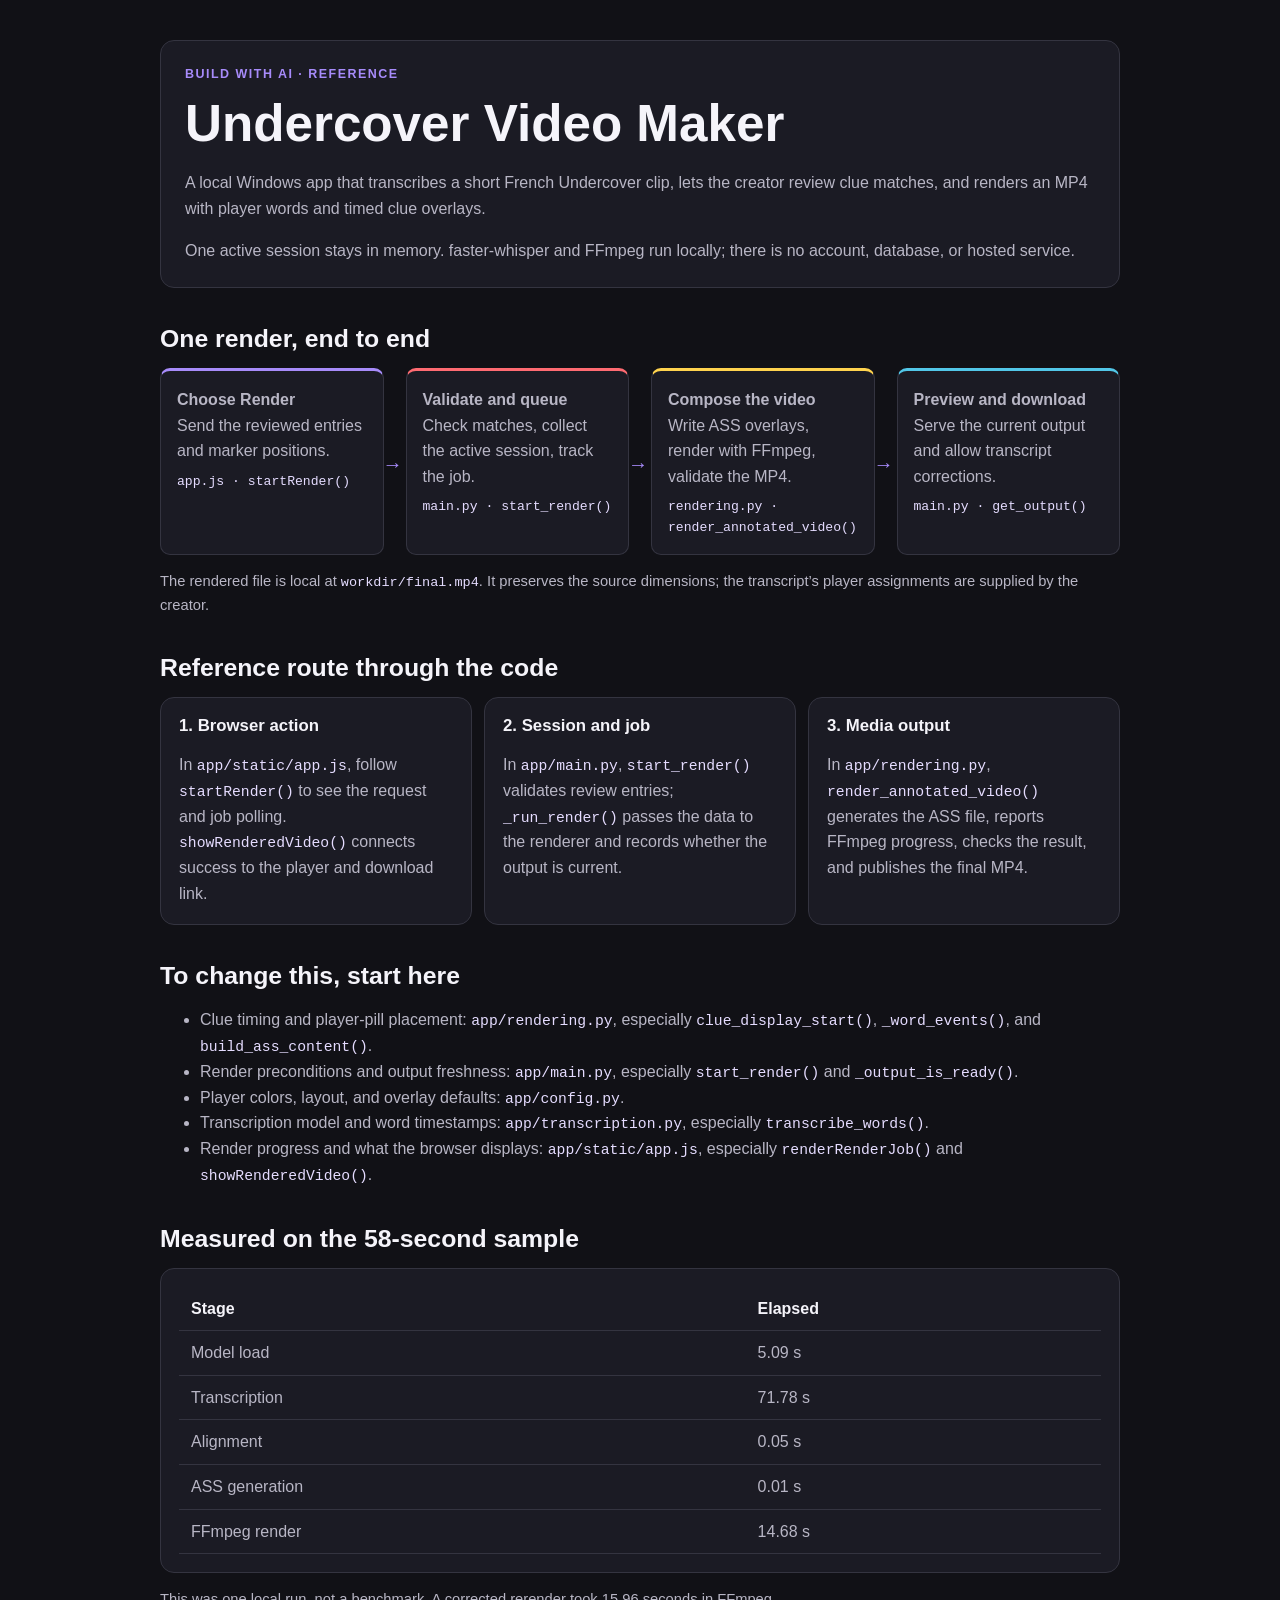
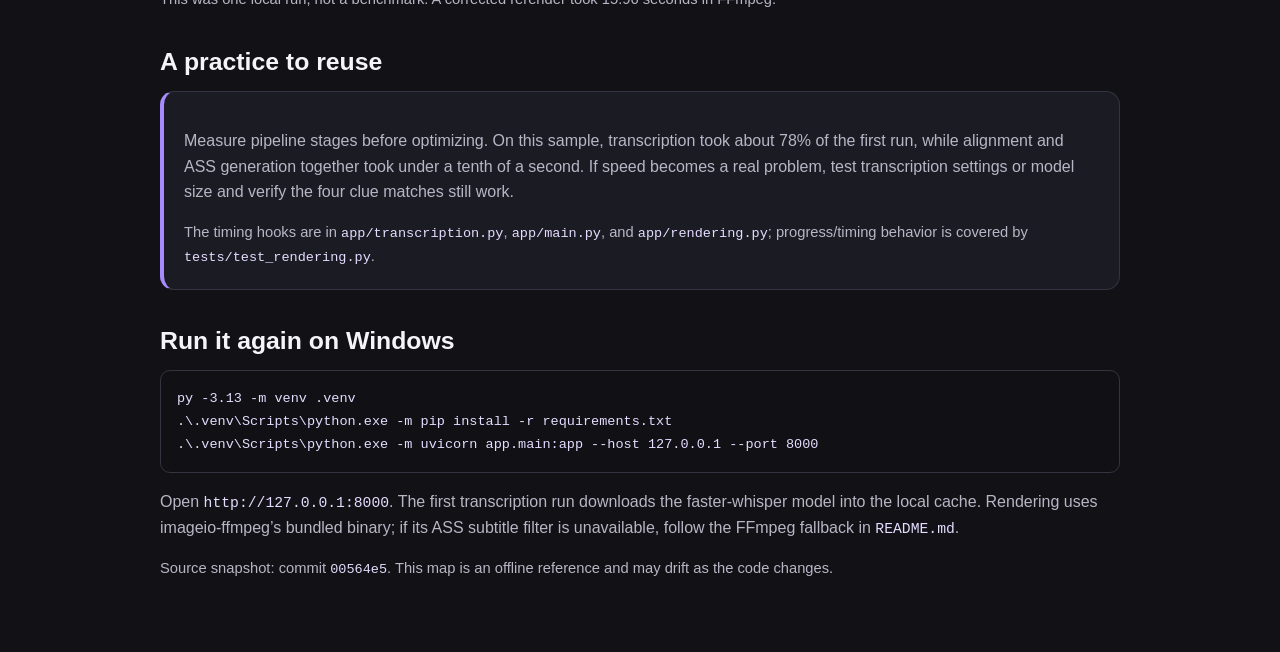
==== devpost/app-map.html @ 9fe03803 "Complete final review and app map Co-authored-by: Copilot <223556219+Copilot@users.noreply.github.co" ====
<!doctype html>
<html lang="en">
<head>
  <meta charset="utf-8">
  <meta name="viewport" content="width=device-width, initial-scale=1">
  <meta name="color-scheme" content="dark">
  <title>Undercover Video Maker — App Map</title>
  <style>
    :root {
      color-scheme: dark;
      --background: #111116;
      --surface: #1b1b24;
      --line: #343440;
      --text: #f5f4fa;
      --muted: #b8b6c5;
      --purple: #a78bfa;
      --coral: #ff6b72;
      --yellow: #ffd34e;
      --cyan: #52c7e8;
    }

    * { box-sizing: border-box; }
    body {
      margin: 0;
      background: var(--background);
      color: var(--text);
      font: 16px/1.6 "Segoe UI", sans-serif;
    }
    main {
      width: min(960px, calc(100% - 32px));
      margin: 0 auto;
      padding: 40px 0 56px;
    }
    h1, h2, h3 { line-height: 1.2; }
    h1 { font-size: clamp(2rem, 6vw, 3.2rem); margin: 0 0 12px; }
    h2 { margin: 36px 0 14px; font-size: 1.55rem; }
    h3 { margin: 0 0 8px; font-size: 1.05rem; }
    p, li { color: var(--muted); }
    a { color: var(--purple); }
    a:focus-visible, summary:focus-visible {
      outline: 3px solid var(--yellow);
      outline-offset: 3px;
    }
    code, pre {
      font: 0.92em/1.55 Consolas, "Courier New", monospace;
    }
    code {
      color: #e5dcff;
      overflow-wrap: anywhere;
    }
    pre {
      overflow-x: auto;
      padding: 16px;
      border: 1px solid var(--line);
      border-radius: 10px;
      background: #101015;
      color: var(--text);
    }
    .intro, .card, .practice, .timings {
      border: 1px solid var(--line);
      border-radius: 14px;
      background: var(--surface);
    }
    .intro { padding: 24px; }
    .eyebrow {
      margin: 0 0 8px;
      color: var(--purple);
      font-size: 0.78rem;
      font-weight: 700;
      letter-spacing: 0.12em;
      text-transform: uppercase;
    }
    .intro p:last-child { margin-bottom: 0; }
    .flow {
      display: grid;
      grid-template-columns: repeat(4, minmax(0, 1fr));
      gap: 22px;
      margin: 0;
      padding: 0;
      list-style: none;
    }
    .flow li {
      position: relative;
      min-width: 0;
      padding: 16px;
      border: 1px solid var(--line);
      border-top: 3px solid var(--purple);
      border-radius: 10px;
      background: var(--surface);
    }
    .flow li:nth-child(2) { border-top-color: var(--coral); }
    .flow li:nth-child(3) { border-top-color: var(--yellow); }
    .flow li:nth-child(4) { border-top-color: var(--cyan); }
    .flow li:not(:last-child)::after {
      position: absolute;
      top: 42%;
      right: -20px;
      color: var(--purple);
      content: "→";
      font-size: 1.25rem;
    }
    .flow strong, .flow code { display: block; }
    .flow code { margin-top: 8px; font-size: 0.82rem; }
    .route {
      display: grid;
      grid-template-columns: repeat(3, minmax(0, 1fr));
      gap: 12px;
    }
    .card { padding: 18px; }
    .card p:last-child { margin-bottom: 0; }
    .timings { padding: 18px; overflow-x: auto; }
    table { width: 100%; border-collapse: collapse; text-align: left; }
    th, td { padding: 9px 12px; border-bottom: 1px solid var(--line); }
    th { color: var(--text); }
    td { color: var(--muted); }
    .practice { padding: 20px; border-left: 4px solid var(--purple); }
    .practice p:last-child { margin-bottom: 0; }
    .note { font-size: 0.92rem; }
    @media (max-width: 700px) {
      main { padding-top: 24px; }
      .flow, .route { grid-template-columns: 1fr; }
      .flow { gap: 12px; }
      .flow li:not(:last-child)::after {
        top: auto;
        right: auto;
        bottom: -20px;
        left: 50%;
        content: "↓";
      }
    }
  </style>
</head>
<body>
  <main>
    <header class="intro">
      <p class="eyebrow">Build With AI · Reference</p>
      <h1>Undercover Video Maker</h1>
      <p>A local Windows app that transcribes a short French Undercover clip, lets the creator review clue matches, and renders an MP4 with player words and timed clue overlays.</p>
      <p>One active session stays in memory. faster-whisper and FFmpeg run locally; there is no account, database, or hosted service.</p>
    </header>

    <section aria-labelledby="flow-title">
      <h2 id="flow-title">One render, end to end</h2>
      <ol class="flow">
        <li>
          <strong>Choose Render</strong>
          <span>Send the reviewed entries and marker positions.</span>
          <code>app.js · startRender()</code>
        </li>
        <li>
          <strong>Validate and queue</strong>
          <span>Check matches, collect the active session, track the job.</span>
          <code>main.py · start_render()</code>
        </li>
        <li>
          <strong>Compose the video</strong>
          <span>Write ASS overlays, render with FFmpeg, validate the MP4.</span>
          <code>rendering.py · render_annotated_video()</code>
        </li>
        <li>
          <strong>Preview and download</strong>
          <span>Serve the current output and allow transcript corrections.</span>
          <code>main.py · get_output()</code>
        </li>
      </ol>
      <p class="note">The rendered file is local at <code>workdir/final.mp4</code>. It preserves the source dimensions; the transcript’s player assignments are supplied by the creator.</p>
    </section>

    <section aria-labelledby="route-title">
      <h2 id="route-title">Reference route through the code</h2>
      <div class="route">
        <article class="card">
          <h3>1. Browser action</h3>
          <p>In <code>app/static/app.js</code>, follow <code>startRender()</code> to see the request and job polling. <code>showRenderedVideo()</code> connects success to the player and download link.</p>
        </article>
        <article class="card">
          <h3>2. Session and job</h3>
          <p>In <code>app/main.py</code>, <code>start_render()</code> validates review entries; <code>_run_render()</code> passes the data to the renderer and records whether the output is current.</p>
        </article>
        <article class="card">
          <h3>3. Media output</h3>
          <p>In <code>app/rendering.py</code>, <code>render_annotated_video()</code> generates the ASS file, reports FFmpeg progress, checks the result, and publishes the final MP4.</p>
        </article>
      </div>
    </section>

    <section aria-labelledby="change-title">
      <h2 id="change-title">To change this, start here</h2>
      <ul>
        <li>Clue timing and player-pill placement: <code>app/rendering.py</code>, especially <code>clue_display_start()</code>, <code>_word_events()</code>, and <code>build_ass_content()</code>.</li>
        <li>Render preconditions and output freshness: <code>app/main.py</code>, especially <code>start_render()</code> and <code>_output_is_ready()</code>.</li>
        <li>Player colors, layout, and overlay defaults: <code>app/config.py</code>.</li>
        <li>Transcription model and word timestamps: <code>app/transcription.py</code>, especially <code>transcribe_words()</code>.</li>
        <li>Render progress and what the browser displays: <code>app/static/app.js</code>, especially <code>renderRenderJob()</code> and <code>showRenderedVideo()</code>.</li>
      </ul>
    </section>

    <section aria-labelledby="timing-title">
      <h2 id="timing-title">Measured on the 58-second sample</h2>
      <div class="timings">
        <table>
          <thead><tr><th scope="col">Stage</th><th scope="col">Elapsed</th></tr></thead>
          <tbody>
            <tr><td>Model load</td><td>5.09 s</td></tr>
            <tr><td>Transcription</td><td>71.78 s</td></tr>
            <tr><td>Alignment</td><td>0.05 s</td></tr>
            <tr><td>ASS generation</td><td>0.01 s</td></tr>
            <tr><td>FFmpeg render</td><td>14.68 s</td></tr>
          </tbody>
        </table>
      </div>
      <p class="note">This was one local run, not a benchmark. A corrected rerender took 15.96 seconds in FFmpeg.</p>
    </section>

    <section aria-labelledby="practice-title">
      <h2 id="practice-title">A practice to reuse</h2>
      <aside class="practice">
        <p>Measure pipeline stages before optimizing. On this sample, transcription took about 78% of the first run, while alignment and ASS generation together took under a tenth of a second. If speed becomes a real problem, test transcription settings or model size and verify the four clue matches still work.</p>
        <p class="note">The timing hooks are in <code>app/transcription.py</code>, <code>app/main.py</code>, and <code>app/rendering.py</code>; progress/timing behavior is covered by <code>tests/test_rendering.py</code>.</p>
      </aside>
    </section>

    <section aria-labelledby="run-title">
      <h2 id="run-title">Run it again on Windows</h2>
      <pre><code>py -3.13 -m venv .venv
.\.venv\Scripts\python.exe -m pip install -r requirements.txt
.\.venv\Scripts\python.exe -m uvicorn app.main:app --host 127.0.0.1 --port 8000</code></pre>
      <p>Open <code>http://127.0.0.1:8000</code>. The first transcription run downloads the faster-whisper model into the local cache. Rendering uses imageio-ffmpeg’s bundled binary; if its ASS subtitle filter is unavailable, follow the FFmpeg fallback in <code>README.md</code>.</p>
      <p class="note">Source snapshot: commit <code>00564e5</code>. This map is an offline reference and may drift as the code changes.</p>
    </section>
  </main>
</body>
</html>
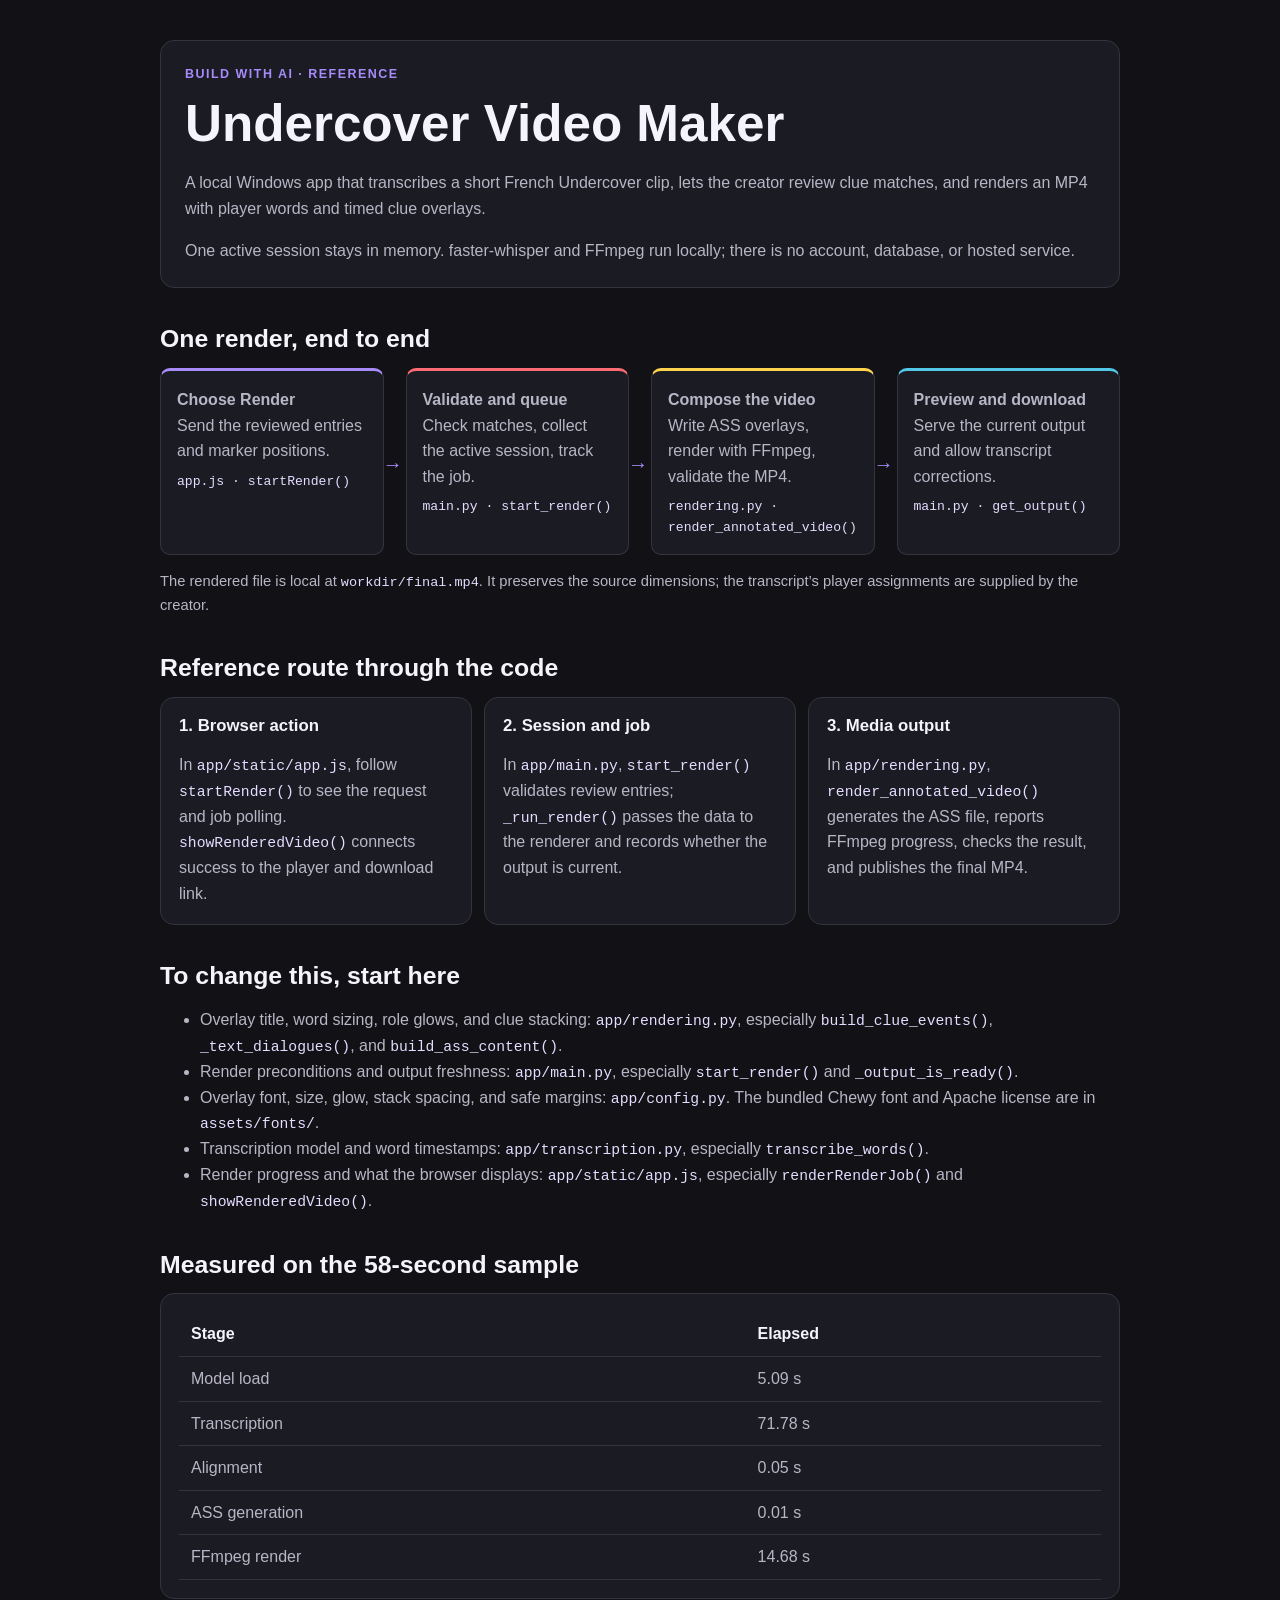
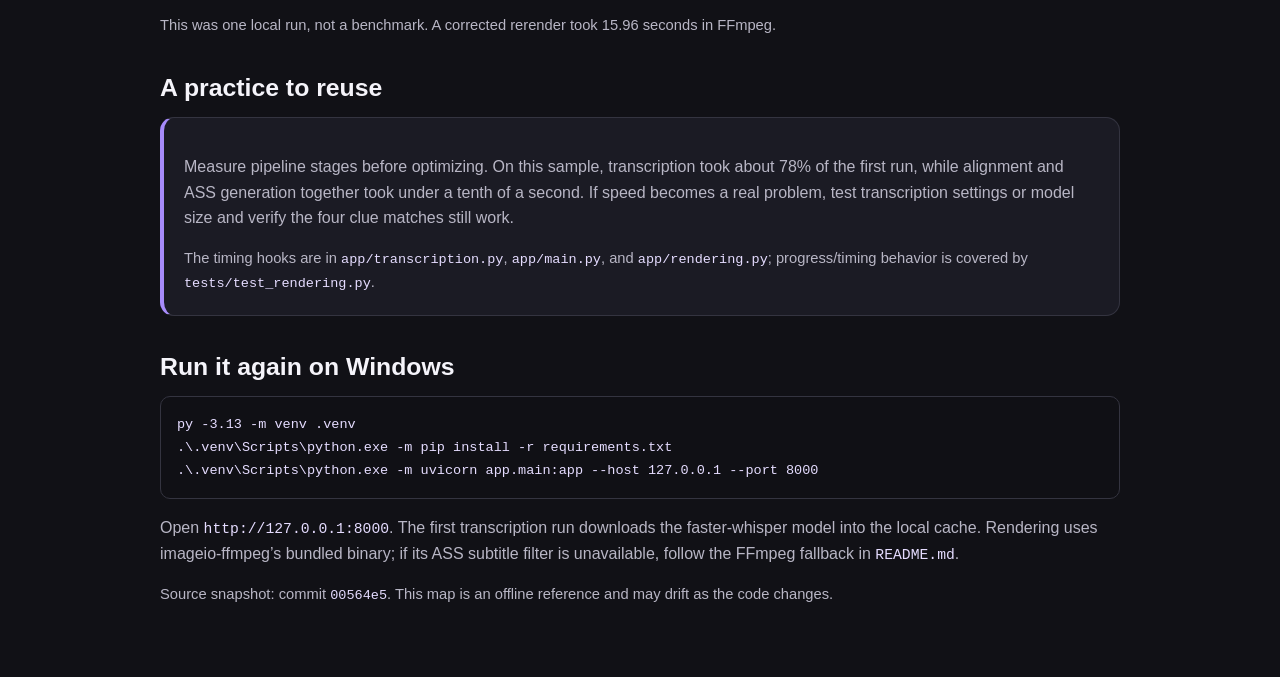
==== commit b424f185: "Upgrade video overlay style and timing Bundle Chewy, add layered role glows and a mixed-case title, " ====
--- a/devpost/app-map.html
+++ b/devpost/app-map.html
@@ -187,9 +187,9 @@
     <section aria-labelledby="change-title">
       <h2 id="change-title">To change this, start here</h2>
       <ul>
-        <li>Clue timing and player-pill placement: <code>app/rendering.py</code>, especially <code>clue_display_start()</code>, <code>_word_events()</code>, and <code>build_ass_content()</code>.</li>
+        <li>Overlay title, word sizing, role glows, and clue stacking: <code>app/rendering.py</code>, especially <code>build_clue_events()</code>, <code>_text_dialogues()</code>, and <code>build_ass_content()</code>.</li>
         <li>Render preconditions and output freshness: <code>app/main.py</code>, especially <code>start_render()</code> and <code>_output_is_ready()</code>.</li>
-        <li>Player colors, layout, and overlay defaults: <code>app/config.py</code>.</li>
+        <li>Overlay font, size, glow, stack spacing, and safe margins: <code>app/config.py</code>. The bundled Chewy font and Apache license are in <code>assets/fonts/</code>.</li>
         <li>Transcription model and word timestamps: <code>app/transcription.py</code>, especially <code>transcribe_words()</code>.</li>
         <li>Render progress and what the browser displays: <code>app/static/app.js</code>, especially <code>renderRenderJob()</code> and <code>showRenderedVideo()</code>.</li>
       </ul>
